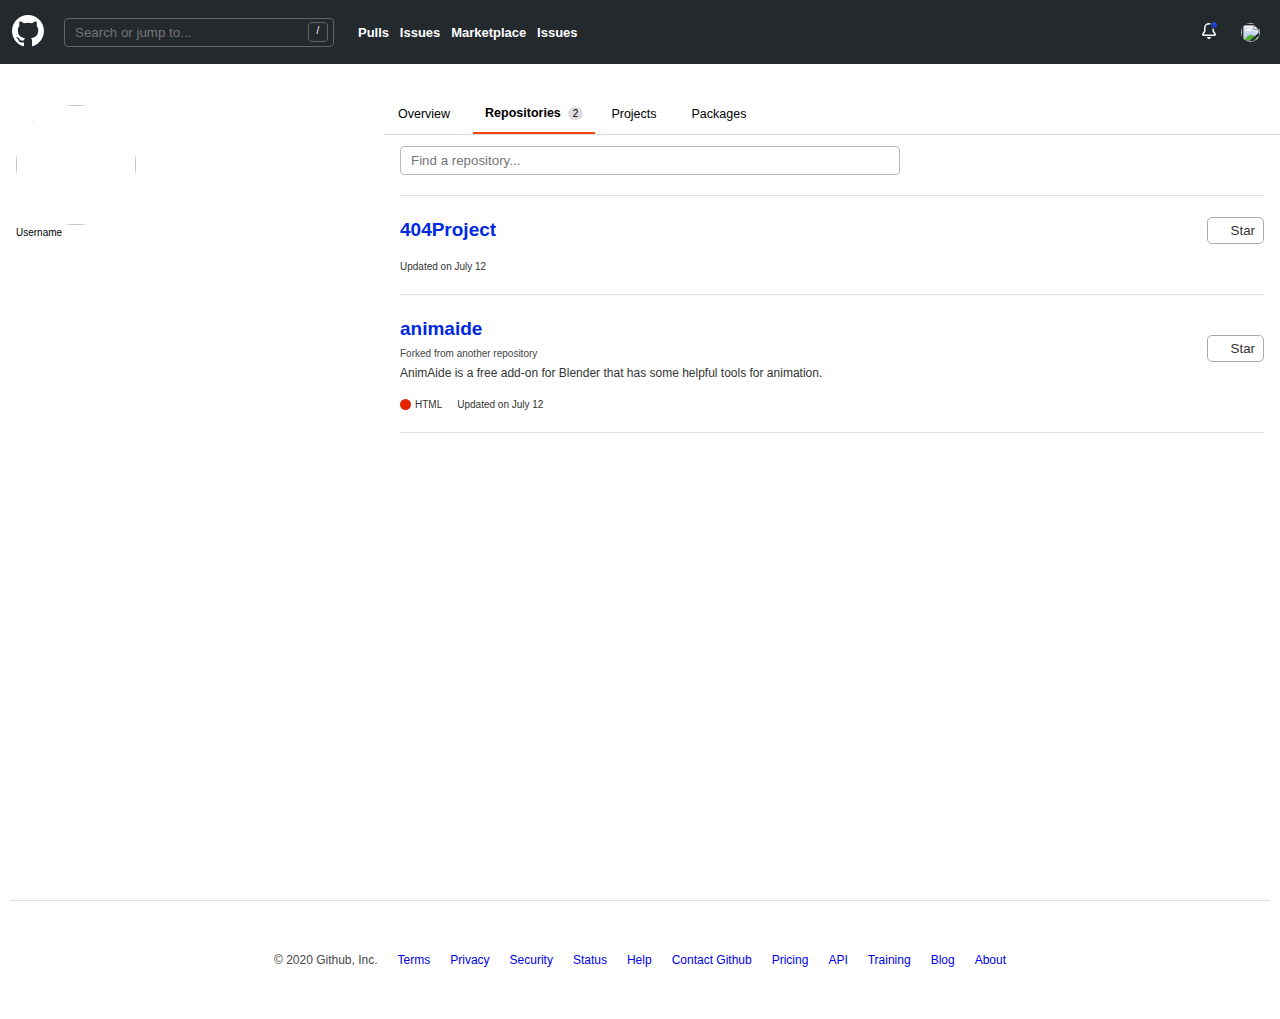
==== index.html @ 4339151f "Minified all files" ====
<!DOCTYPE html>
<html lang="en">
<head>
    <meta charset="UTF-8">
    <meta name="viewport" content="width=device-width, initial-scale=1.0">
    <title>Your Repositories</title>
    <link rel="stylesheet" href="./icofont/icofont.min.css">
    <link rel="stylesheet" href="style.min.css">
    <link rel="stylesheet" href="index.min.css">
    <script src="index.min.js"></script>
</head>
<body>
    <header class="rows">
        <div class="left-elements show-on-mobile">
            <button class="icofont-navigation-menu strip-btn" style="color: white;"></button>
        </div>

        <div class="rows middle-elements">
            <a href="#" class="github-icon">
                <svg class="octicon octicon-mark-github" height="32" viewBox="0 0 16 16" version="1.1" width="32" aria-hidden="true"><path fill-rule="evenodd" d="M8 0C3.58 0 0 3.58 0 8c0 3.54 2.29 6.53 5.47 7.59.4.07.55-.17.55-.38 0-.19-.01-.82-.01-1.49-2.01.37-2.53-.49-2.69-.94-.09-.23-.48-.94-.82-1.13-.28-.15-.68-.52-.01-.53.63-.01 1.08.58 1.23.82.72 1.21 1.87.87 2.33.66.07-.52.28-.87.51-1.07-1.78-.2-3.64-.89-3.64-3.95 0-.87.31-1.59.82-2.15-.08-.2-.36-1.02.08-2.12 0 0 .67-.21 2.2.82.64-.18 1.32-.27 2-.27.68 0 1.36.09 2 .27 1.53-1.04 2.2-.82 2.2-.82.44 1.1.16 1.92.08 2.12.51.56.82 1.27.82 2.15 0 3.07-1.87 3.75-3.65 3.95.29.25.54.73.54 1.48 0 1.07-.01 1.93-.01 2.2 0 .21.15.46.55.38A8.013 8.013 0 0016 8c0-4.42-3.58-8-8-8z"></path></svg>
            </a>

            <form action="" method="GET" class="rows search-form hide-on-mobile">
                <input type="text" name="search-bar-name" id="search-bar" placeholder="Search or jump to...">
                <label for="search-bar">/</label>
            </form>

            <nav class="navigation-links hide-on-mobile">
                <a href="#">Pulls</a>
                <a href="#">Issues</a>
                <a href="#">Marketplace</a>
                <a href="#">Issues</a>
            </nav>
        </div>

        <div class="rows left-elements">
            <span class="notification-element">
                <span class="unread"></span>
                <svg class="octicon octicon-bell" viewBox="0 0 16 16" version="1.1" width="16" height="16" aria-hidden="true"><path d="M8 16a2 2 0 001.985-1.75c.017-.137-.097-.25-.235-.25h-3.5c-.138 0-.252.113-.235.25A2 2 0 008 16z"></path><path fill-rule="evenodd" d="M8 1.5A3.5 3.5 0 004.5 5v2.947c0 .346-.102.683-.294.97l-1.703 2.556a.018.018 0 00-.003.01l.001.006c0 .002.002.004.004.006a.017.017 0 00.006.004l.007.001h10.964l.007-.001a.016.016 0 00.006-.004.016.016 0 00.004-.006l.001-.007a.017.017 0 00-.003-.01l-1.703-2.554a1.75 1.75 0 01-.294-.97V5A3.5 3.5 0 008 1.5zM3 5a5 5 0 0110 0v2.947c0 .05.015.098.042.139l1.703 2.555A1.518 1.518 0 0113.482 13H2.518a1.518 1.518 0 01-1.263-2.36l1.703-2.554A.25.25 0 003 7.947V5z"></path></svg>
            </span>

            <span class="add-element hide-on-mobile">
                <span class="icofont-plus" style="font-size: 1.2rem;"></span>
                <span class="icofont-caret-down" style="font-size: 1.1rem;"></span>
            </span>

            <span class="rows user-profile hide-on-mobile">
                <img class="user-profile-picture" src="user_picture.jpg" alt="">
                <span class="icofont-caret-down" style="font-size: 1.1rem;"></span>
            </span>
        </div>
    </header>

    <nav class="cols show-on-mobile mobile-navigation-menu closed">
        <form action="" method="GET" class="rows search-form">
            <input type="text" name="search-bar-name" id="search-bar" placeholder="Search">
        </form>
        <div class="lg-100 cols mobile-navigation-links">
            <a href="#">Dashboard</a>
            <a href="#">Pull requests</a>
            <a href="#">Issues</a>
            <a href="#">Marketplace</a>
            <a href="#">Explore</a>
            <a href="#" class="rows">
                <img class="user-profile-picture" src="user_picture.jpg" alt="" width="16" height="16" />
                <span>Username</span>
            </a>
            <a href="#" class="rows">
                <div class="icofont-logout" style="margin-right: 0.5rem; margin-bottom: -2px;"></div>
                <span>Sign out</span>
            </a>
        </div>
    </nav>

    <noscript> Javascript not supported. Please switch to a more recent version of this browser or a different one.</noscript>
    
    <main class="cols">
        <div class="cols user-profile-section">
            <div>
                <img class="user-profile-picture" src="user_picture.jpg" alt="" width="120" height="120">
                <span></span>
            </div>
            
            <span>Username</span>
        </div>
        <div class="repository-section">
            <nav class="nav-tab-wrapper" style="border-bottom: 1px solid #ddd; width: 100%; overflow-x: auto;">
                <div class="rows slider">
                    <span class="rows nav-tab">
                        <span class="tab-name">Overview</span>
                        <span class="tab-notice none">0</span>
                    </span>

                    <span class="rows nav-tab active">
                        <span class="tab-name">Repositories</span>
                        <span id="repo-notice" class="tab-notice">-</span>
                    </span>

                    <span class="rows nav-tab">
                        <span class="tab-name">Projects</span>
                        <span class="tab-notice none">0</span>
                    </span>

                    <span class="rows nav-tab">
                        <span class="tab-name">Packages</span>
                        <span class="tab-notice none">0</span>
                    </span>
                </div>
            </nav>
            <div class="section-content">
                <div class="section-content-controls">
                    <form action="">
                        <input type="text" class="repo-search-bar" placeholder="Find a repository...">
                    </form>
                </div>
                <div id="repository-container">
                    <div class="cols dummy repo-item">
                        <div class="rows">
                            <div class="lg-100 cols">
                                <h3 class="repo-item-name pad lazy-loading"></h3>
                                <span class="repo-item-source pad lazy-loading"></span>
                                <div class="repo-item-description pad lazy-loading"></div>
                            </div>

                            <div class="rows repo-star-btn pad lazy-loading"> </div>
                        </div>
                        <span class="rows repo-item-details">
                            <span class="rows detail-item"><i class="icon circle lazy-loading"></i><span class="pad lazy-loading"></span></span>
                            <span class="rows detail-item"><i class="icon circle lazy-loading"></i><span class="pad lazy-loading"></span></span>
                            <span class="rows detail-item"><i class="icon circle lazy-loading"></i><span class="pad lazy-loading"></span></span>
                            <span class="rows detail-item"><i class="icon circle lazy-loading"></i><span class="pad lazy-loading"></span></span>
                        </span>
                    </div>

                    <div class="cols dummy repo-item">
                        <div class="rows">
                            <div class="lg-100 cols">
                                <h3 class="repo-item-name pad lazy-loading"></h3>
                                <span class="repo-item-source pad lazy-loading"></span>
                                <div class="repo-item-description pad lazy-loading"></div>
                            </div>

                            <div class="rows repo-star-btn pad lazy-loading"> </div>
                        </div>
                        <span class="rows repo-item-details">
                            <span class="rows detail-item"><i class="icon circle lazy-loading"></i><span class="pad lazy-loading"></span></span>
                            <span class="rows detail-item"><i class="icon circle lazy-loading"></i><span class="pad lazy-loading"></span></span>
                            <span class="rows detail-item"><i class="icon circle lazy-loading"></i><span class="pad lazy-loading"></span></span>
                            <span class="rows detail-item"><i class="icon circle lazy-loading"></i><span class="pad lazy-loading"></span></span>
                        </span>
                    </div>

                    <div class="cols dummy repo-item">
                        <div class="rows">
                            <div class="lg-100 cols">
                                <h3 class="repo-item-name pad lazy-loading"></h3>
                                <span class="repo-item-source pad lazy-loading"></span>
                                <div class="repo-item-description pad lazy-loading"></div>
                            </div>

                            <div class="rows repo-star-btn pad lazy-loading"> </div>
                        </div>
                        <span class="rows repo-item-details">
                            <span class="rows detail-item"><i class="icon circle lazy-loading"></i><span class="pad lazy-loading"></span></span>
                            <span class="rows detail-item"><i class="icon circle lazy-loading"></i><span class="pad lazy-loading"></span></span>
                            <span class="rows detail-item"><i class="icon circle lazy-loading"></i><span class="pad lazy-loading"></span></span>
                            <span class="rows detail-item"><i class="icon circle lazy-loading"></i><span class="pad lazy-loading"></span></span>
                        </span>
                    </div>
                </div>
            </div>
        </div>
    </main>

    <footer class="rows">
        <span>&copy; 2020 Github, Inc.</span>
        <a href="#">Terms</a>
        <a href="#">Privacy</a>
        <a href="#">Security</a>
        <a href="#">Status</a>
        <a href="#">Help</a>
        <a href="#">Contact Github</a>
        <a href="#">Pricing</a>
        <a href="#">API</a>
        <a href="#">Training</a>
        <a href="#">Blog</a>
        <a href="#">About</a>
    </footer>

    <script>
        let menuButton = document.querySelector("header .left-elements button.icofont-navigation-menu");
        let menu = document.querySelector("header + nav.mobile-navigation-menu");
        menuButton.addEventListener("click", function (ev) {
            if(menu.classList.contains("closed") === true){
                menu.classList.remove("closed");
            }else{
                menu.classList.add("closed");
            }
        });
    </script>
</body>
</html>
---- style.min.css ----
*{font-family:-apple-system,BlinkMacSystemFont,'Segoe UI',Roboto,Oxygen,Ubuntu,Cantarell,'Open Sans','Helvetica Neue',sans-serif;box-sizing:border-box}html{--page-bg-color:#fff;--header-bg-color:#24292e;--footer-bg-color:#eee;--lazy-light-color:#dfdfdf;--lazy-dark-color:#d9d9d9;font-size:62.5%}body{padding:0;margin:0}noscript{display:block;width:100%;text-align:center;font-size:1.25rem;padding:1rem;background-color:#fabc49}a:link{text-decoration:none}header{width:100%}a:link:hover,button:hover{cursor:pointer}input[type=submit],select{-webkit-appearance:none;appearance:none}.link-btn{text-decoration:none;padding:1rem}.strip-btn{border:none;background-color:transparent;color:#000;padding:1rem}.none{display:none!important}.grid{display:-moz-grid;display:-ms-grid;display:grid}.rows{display:-webkit-box;display:-ms-flexbox;display:-moz-box;display:-webkit-flex;display:flex;-webkit-box-orient:horizontal;-webkit-box-direction:normal;-webkit-flex-direction:row;-ms-flex-direction:row;flex-direction:row}.rows-reverse{display:-webkit-box;display:-ms-flexbox;display:-moz-box;display:-webkit-flex;display:flex;-webkit-box-direction:reverse;-ms-flex-direction:row-reverse;flex-direction:row-reverse}.cols{display:-webkit-box;display:-ms-flexbox;display:-moz-box;display:-webkit-flex;display:flex;-webkit-box-orient:vertical;-webkit-box-direction:normal;-webkit-flex-direction:column;-ms-flex-direction:column;flex-direction:column}.lg-5{width:5%}.lg-10{width:10%}.lg-15{width:15%}.lg-20{width:20%}.lg-25{width:25%}.lg-30{width:30%}.lg-35{width:35%}.lg-40{width:40%}.lg-50{width:50%}.lg-60{width:60%}.lg-65{width:60%}.lg-70{width:60%}.lg-75{width:60%}.lg-80{width:80%}.lg-90{width:90%}.lg-100{width:100%}.lazy-loading{background-color:transparent;animation:lazy-loading 1.2s ease-in-out 0s infinite normal forwards}.strip-link{text-decoration:none}@-webkit-keyframes lazy-loading{0%,100%,60%,70%,80%,90%{background-image:-webkit-linear-gradient(var(--lazy-dark-color),var(--lazy-dark-color));background-image:linear-gradient(var(--lazy-dark-color),var(--lazy-dark-color))}15%{background-image:-webkit-linear-gradient(135deg,var(--lazy-dark-color) 10%,var(--lazy-light-color) 25%,var(--lazy-dark-color) 40%);background-image:linear-gradient(135deg,var(--lazy-dark-color) 10%,var(--lazy-light-color) 25%,var(--lazy-dark-color) 40%)}30%{background-image:-webkit-linear-gradient(135deg,var(--lazy-dark-color) 35%,var(--lazy-light-color) 50%,var(--lazy-dark-color) 65%);background-image:linear-gradient(135deg,var(--lazy-dark-color) 35%,var(--lazy-light-color) 50%,var(--lazy-dark-color) 65%)}55%{background-image:-webkit-linear-gradient(135deg,var(--lazy-dark-color) 60%,var(--lazy-light-color) 75%,var(--lazy-dark-color) 90%);background-image:linear-gradient(135deg,var(--lazy-dark-color) 60%,var(--lazy-light-color) 75%,var(--lazy-dark-color) 90%)}}@-moz-keyframes lazy-loading{0%,100%,60%,70%,80%,90%{background-image:-webkit-linear-gradient(var(--lazy-dark-color),var(--lazy-dark-color));background-image:linear-gradient(var(--lazy-dark-color),var(--lazy-dark-color))}15%{background-image:-webkit-linear-gradient(135deg,var(--lazy-dark-color) 10%,var(--lazy-light-color) 25%,var(--lazy-dark-color) 40%);background-image:linear-gradient(135deg,var(--lazy-dark-color) 10%,var(--lazy-light-color) 25%,var(--lazy-dark-color) 40%)}30%{background-image:-webkit-linear-gradient(135deg,var(--lazy-dark-color) 35%,var(--lazy-light-color) 50%,var(--lazy-dark-color) 65%);background-image:linear-gradient(135deg,var(--lazy-dark-color) 35%,var(--lazy-light-color) 50%,var(--lazy-dark-color) 65%)}55%{background-image:-webkit-linear-gradient(135deg,var(--lazy-dark-color) 60%,var(--lazy-light-color) 75%,var(--lazy-dark-color) 90%);background-image:linear-gradient(135deg,var(--lazy-dark-color) 60%,var(--lazy-light-color) 75%,var(--lazy-dark-color) 90%)}}@keyframes lazy-loading{0%,100%,60%,70%,80%,90%{background-image:-webkit-linear-gradient(var(--lazy-dark-color),var(--lazy-dark-color));background-image:linear-gradient(var(--lazy-dark-color),var(--lazy-dark-color))}15%{background-image:-webkit-linear-gradient(135deg,var(--lazy-dark-color) 10%,var(--lazy-light-color) 25%,var(--lazy-dark-color) 40%);background-image:linear-gradient(135deg,var(--lazy-dark-color) 10%,var(--lazy-light-color) 25%,var(--lazy-dark-color) 40%)}30%{background-image:-webkit-linear-gradient(135deg,var(--lazy-dark-color) 35%,var(--lazy-light-color) 50%,var(--lazy-dark-color) 65%);background-image:linear-gradient(135deg,var(--lazy-dark-color) 35%,var(--lazy-light-color) 50%,var(--lazy-dark-color) 65%)}55%{background-image:-webkit-linear-gradient(135deg,var(--lazy-dark-color) 60%,var(--lazy-light-color) 75%,var(--lazy-dark-color) 90%);background-image:linear-gradient(135deg,var(--lazy-dark-color) 60%,var(--lazy-light-color) 75%,var(--lazy-dark-color) 90%)}}
---- index.min.css ----
body{--separation-line-color:#dfdfdf;background-color:var(--page-bg-color)}img.user-profile-picture{border-radius:50%}form.search-form{border:1px solid #646464;background-color:transparent;border-radius:4px;width:auto;overflow:hidden}form.search-form *{background-color:transparent;border:none;color:#fff;outline:0}form.search-form label{border:1px solid #646464;padding:.2rem;min-width:2rem;min-height:2rem;text-align:center;font-size:1rem;border-radius:4px;margin:auto .5rem}form.search-form input{padding:.6rem 1rem;width:100%;transition:all .3s ease}form.search-form input:focus+label{display:none}header,header .rows,header+nav.mobile-navigation-menu .rows{align-items:center}header,header+nav.mobile-navigation-menu{background-color:var(--header-bg-color)}header{color:#fff;justify-content:space-between;padding:1.2rem;height:6.4rem}header [class^=icofont-]{font-size:2rem}header .left-elements>*{margin:auto .6rem}header .octicon{fill:#fff}header .notification-element{position:relative}header .notification-element .unread{position:absolute;background-image:linear-gradient(10deg,#0e2ebe,#2d50ec);width:.6rem;height:.6rem;border-radius:50%;z-index:+990;left:60%;top:-4%;box-shadow:inset 0 0 1px rgba(134,134,134,.2)}header .notification-element .unread::before{content:"";position:absolute;border:1px solid var(--header-bg-color);width:.6rem;height:.6rem;border-radius:50%;left:-.1rem;top:-.1rem}header nav.navigation-links a{color:#fff;font-weight:600;font-size:1.3rem;margin:0 .4rem}header .left-elements .user-profile img{display:block;width:1.9rem;height:1.9rem;border-radius:50%;margin-right:.2rem}header+nav.mobile-navigation-menu{padding:0 1rem 2rem 1rem}header+nav.mobile-navigation-menu.closed{display:none!important}header+nav.mobile-navigation-menu .mobile-navigation-links{margin-top:1.5rem}nav.mobile-navigation-menu .mobile-navigation-links>*{border-top:1px solid #474747;color:#fff;font-weight:600;font-size:1.3rem;padding:.8rem 0}nav.mobile-navigation-menu .mobile-navigation-links img{border-radius:50%;margin-right:.5rem}main{height:auto;max-height:unset;min-height:calc(100vh - 6.4rem)}main>*{width:100%;margin-bottom:.3rem}.repository-section .section-content,main .user-profile-section{padding:1.1rem 1.6rem}main .user-profile-section{height:50vh}.repository-section nav.nav-tab-wrapper{background-color:var(--page-bg-color);z-index:+999}.repository-section .nav-tab{font-size:1.25rem;padding:1.2rem;margin:0 .2rem;align-items:center}.repository-section .nav-tab:hover{cursor:pointer}.repository-section .nav-tab.active{border-bottom:2px solid #ff4500}.repository-section .nav-tab .tab-name{margin-right:.7rem}.repository-section .nav-tab.active .tab-name{font-weight:600}.repository-section .nav-tab .tab-notice{display:inline-block;font-size:1rem;background-color:#ddd;border-radius:10px;padding:.1rem .5rem;text-align:center}.repository-section .section-content-controls input.repo-search-bar{border:1px solid #bbb;background-color:transparent;border-radius:4px;padding:.6rem 1rem;width:100%;max-width:460px}.repository-section #repository-container{margin-top:2rem}.repository-section #repository-container .no-repo-text{text-align:center;height:200px;width:100%;align-items:center;justify-content:center;margin:0;font-size:2.2rem;font-weight:600;border-top:1px solid var(--separation-line-color);border-bottom:1px solid var(--separation-line-color)}#repository-container .repo-item{color:#333;font-size:1rem;border-top:1px solid var(--separation-line-color);padding:2rem 0}#repository-container .repo-item:last-child{border-bottom:1px solid var(--separation-line-color)}#repository-container .repo-item .icon{display:block;margin-right:.4rem;margin-top:.2rem;color:#555;width:1.1rem;height:1.1rem}#repository-container .repo-item>:first-child{justify-content:space-between;align-items:center}#repository-container .repo-item .repo-item-name{font-size:1.9rem;font-weight:600;margin:.3rem 0;color:#0029e2}#repository-container .repo-item .repo-item-source{margin:.5rem 0;max-width:65%;color:#444}#repository-container .repo-item .repo-item-description{font-size:1.2rem;line-height:1.5;max-width:65%}#repository-container .repo-item .repo-star-btn{padding:.5rem .8rem;background-color:transparent;border:1px solid #aaa;border-radius:5px;color:#333}#repository-container .repo-item .repo-item-details{line-height:1.5;width:100%;margin-top:1.5rem;align-items:center;text-align:center;vertical-align:middle}#repository-container .repo-item .repo-item-details>*{margin-right:1.5rem}#repository-container .repo-item .repo-item-details [class*=icofont-]{display:inline-block;font-size:1.15rem}#repository-container .repo-item .repo-item-details .circle{background-color:#555;border-radius:50%}#repository-container .dummy.repo-item .pad{padding:.5rem!important;min-width:2rem;border-radius:5px;opacity:.8}#repository-container .dummy.repo-item .repo-item-name{max-width:65%;padding:.7rem!important}#repository-container .dummy.repo-item .repo-item-source{max-width:50%;opacity:.7}#repository-container .dummy.repo-item .repo-item-description{padding:3rem!important;margin-top:.7rem;max-width:70%}#repository-container .dummy.repo-item .repo-star-btn{width:5rem;height:3rem}#repository-container .dummy.repo-item .repo-item-details{margin-top:3rem;width:90%}#repository-container .dummy.repo-item .repo-item-details>*{width:20%}#repository-container .dummy.repo-item .repo-item-details span.pad{display:block;width:80%!important;padding:.5rem!important}footer{position:relative;border-top:1px solid var(--separation-line-color);padding:5rem 0;justify-content:center;align-items:center;flex-wrap:wrap;margin:0 auto;width:calc(100% - 2rem);color:#474747}footer>*{font-size:1.2rem;margin:.2rem 1rem}@media only screen and (max-width:799px){.hide-on-mobile{display:none!important}.repository-section nav.nav-tab-wrapper{position:sticky;top:0}}@media only screen and (min-width:800px){.show-on-mobile{display:none!important}form.search-form{margin:0 2rem;min-width:27rem}form.search-form input:focus{background-color:#fff;min-width:30rem;width:30vw}main{flex-direction:row!important}main>*{margin-top:3rem}main .user-profile-section{width:30%}main .repository-section{width:70%}.repository-section .section-content-controls input.repo-search-bar{max-width:500px}}
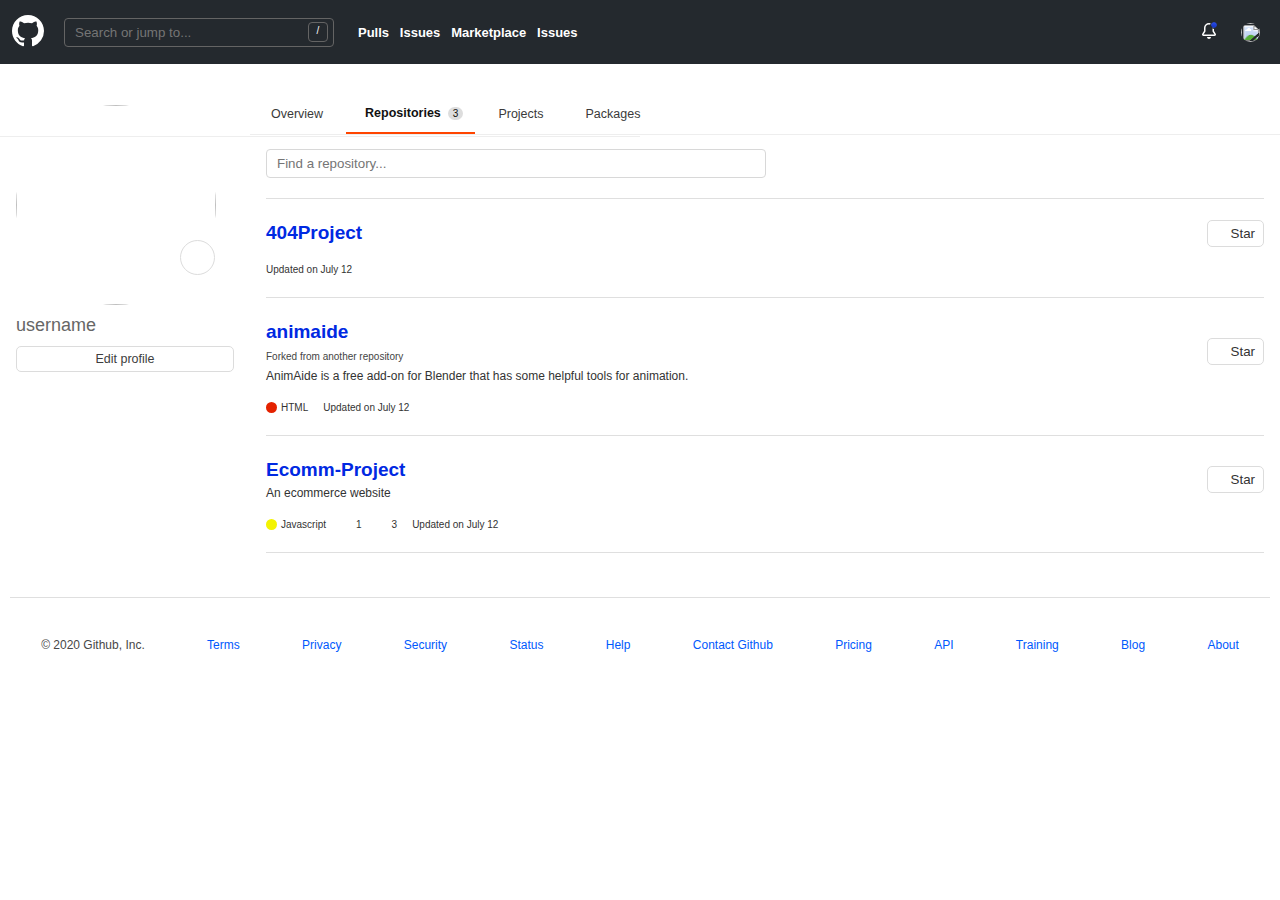
==== commit cf4110b6: "Made some adjustment to match the original page" ====
--- a/index.html
+++ b/index.html
@@ -62,11 +62,11 @@
             <a href="#">Marketplace</a>
             <a href="#">Explore</a>
             <a href="#" class="rows">
-                <img class="user-profile-picture" src="user_picture.jpg" alt="" width="16" height="16" />
+                <img class="user-profile-picture" src="user_picture.jpg" alt="" width="17" height="17" />
                 <span>Username</span>
             </a>
             <a href="#" class="rows">
-                <div class="icofont-logout" style="margin-right: 0.5rem; margin-bottom: -2px;"></div>
+                <div class="icofont-logout" style="margin-right: 0.7rem; margin-bottom: -2px;"></div>
                 <span>Sign out</span>
             </a>
         </div>
@@ -76,32 +76,41 @@
     
     <main class="cols">
         <div class="cols user-profile-section">
-            <div>
+            <!-- Horizontal for PC viewers -->
+            <div class="hide-on-mobile" style="position: absolute; border-bottom: 1px solid #eee; width: 50%; margin-top: 3.1rem; left: 0; z-index: -1;"></div>
+            
+            <div class="rows img-wrapper">
                 <img class="user-profile-picture" src="user_picture.jpg" alt="" width="120" height="120">
-                <span></span>
+                <span class="username">Username</span>
             </div>
-            
-            <span>Username</span>
-        </div>
+
+            <button class="strip-btn user-status" style="text-align: left;"><i class="icofont-slightly-smile"></i> <span class="show-on-mobile" style="font-size: 1.1rem;">Set status</span> </button>
+            <button class="strip-btn" style="font-weight: 500;">Edit profile</button>
+        </div>
+
         <div class="repository-section">
-            <nav class="nav-tab-wrapper" style="border-bottom: 1px solid #ddd; width: 100%; overflow-x: auto;">
+            <nav class="nav-tab-wrapper" style="border-bottom: 1px solid #eee; width: 100%; overflow-x: auto;">
                 <div class="rows slider">
                     <span class="rows nav-tab">
+                        <span class="icon icofont-book hide-on-mobile"></span>
                         <span class="tab-name">Overview</span>
                         <span class="tab-notice none">0</span>
                     </span>
 
                     <span class="rows nav-tab active">
+                        <span class="icon icofont-book-alt hide-on-mobile"></span>
                         <span class="tab-name">Repositories</span>
                         <span id="repo-notice" class="tab-notice">-</span>
                     </span>
 
                     <span class="rows nav-tab">
+                        <span class="icon icofont-tasks-alt hide-on-mobile"></span>
                         <span class="tab-name">Projects</span>
                         <span class="tab-notice none">0</span>
                     </span>
 
                     <span class="rows nav-tab">
+                        <span class="icon icofont-cube hide-on-mobile"></span>
                         <span class="tab-name">Packages</span>
                         <span class="tab-notice none">0</span>
                     </span>
--- a/index.min.css
+++ b/index.min.css
@@ -1 +1 @@
-body{--separation-line-color:#dfdfdf;background-color:var(--page-bg-color)}img.user-profile-picture{border-radius:50%}form.search-form{border:1px solid #646464;background-color:transparent;border-radius:4px;width:auto;overflow:hidden}form.search-form *{background-color:transparent;border:none;color:#fff;outline:0}form.search-form label{border:1px solid #646464;padding:.2rem;min-width:2rem;min-height:2rem;text-align:center;font-size:1rem;border-radius:4px;margin:auto .5rem}form.search-form input{padding:.6rem 1rem;width:100%;transition:all .3s ease}form.search-form input:focus+label{display:none}header,header .rows,header+nav.mobile-navigation-menu .rows{align-items:center}header,header+nav.mobile-navigation-menu{background-color:var(--header-bg-color)}header{color:#fff;justify-content:space-between;padding:1.2rem;height:6.4rem}header [class^=icofont-]{font-size:2rem}header .left-elements>*{margin:auto .6rem}header .octicon{fill:#fff}header .notification-element{position:relative}header .notification-element .unread{position:absolute;background-image:linear-gradient(10deg,#0e2ebe,#2d50ec);width:.6rem;height:.6rem;border-radius:50%;z-index:+990;left:60%;top:-4%;box-shadow:inset 0 0 1px rgba(134,134,134,.2)}header .notification-element .unread::before{content:"";position:absolute;border:1px solid var(--header-bg-color);width:.6rem;height:.6rem;border-radius:50%;left:-.1rem;top:-.1rem}header nav.navigation-links a{color:#fff;font-weight:600;font-size:1.3rem;margin:0 .4rem}header .left-elements .user-profile img{display:block;width:1.9rem;height:1.9rem;border-radius:50%;margin-right:.2rem}header+nav.mobile-navigation-menu{padding:0 1rem 2rem 1rem}header+nav.mobile-navigation-menu.closed{display:none!important}header+nav.mobile-navigation-menu .mobile-navigation-links{margin-top:1.5rem}nav.mobile-navigation-menu .mobile-navigation-links>*{border-top:1px solid #474747;color:#fff;font-weight:600;font-size:1.3rem;padding:.8rem 0}nav.mobile-navigation-menu .mobile-navigation-links img{border-radius:50%;margin-right:.5rem}main{height:auto;max-height:unset;min-height:calc(100vh - 6.4rem)}main>*{width:100%;margin-bottom:.3rem}.repository-section .section-content,main .user-profile-section{padding:1.1rem 1.6rem}main .user-profile-section{height:50vh}.repository-section nav.nav-tab-wrapper{background-color:var(--page-bg-color);z-index:+999}.repository-section .nav-tab{font-size:1.25rem;padding:1.2rem;margin:0 .2rem;align-items:center}.repository-section .nav-tab:hover{cursor:pointer}.repository-section .nav-tab.active{border-bottom:2px solid #ff4500}.repository-section .nav-tab .tab-name{margin-right:.7rem}.repository-section .nav-tab.active .tab-name{font-weight:600}.repository-section .nav-tab .tab-notice{display:inline-block;font-size:1rem;background-color:#ddd;border-radius:10px;padding:.1rem .5rem;text-align:center}.repository-section .section-content-controls input.repo-search-bar{border:1px solid #bbb;background-color:transparent;border-radius:4px;padding:.6rem 1rem;width:100%;max-width:460px}.repository-section #repository-container{margin-top:2rem}.repository-section #repository-container .no-repo-text{text-align:center;height:200px;width:100%;align-items:center;justify-content:center;margin:0;font-size:2.2rem;font-weight:600;border-top:1px solid var(--separation-line-color);border-bottom:1px solid var(--separation-line-color)}#repository-container .repo-item{color:#333;font-size:1rem;border-top:1px solid var(--separation-line-color);padding:2rem 0}#repository-container .repo-item:last-child{border-bottom:1px solid var(--separation-line-color)}#repository-container .repo-item .icon{display:block;margin-right:.4rem;margin-top:.2rem;color:#555;width:1.1rem;height:1.1rem}#repository-container .repo-item>:first-child{justify-content:space-between;align-items:center}#repository-container .repo-item .repo-item-name{font-size:1.9rem;font-weight:600;margin:.3rem 0;color:#0029e2}#repository-container .repo-item .repo-item-source{margin:.5rem 0;max-width:65%;color:#444}#repository-container .repo-item .repo-item-description{font-size:1.2rem;line-height:1.5;max-width:65%}#repository-container .repo-item .repo-star-btn{padding:.5rem .8rem;background-color:transparent;border:1px solid #aaa;border-radius:5px;color:#333}#repository-container .repo-item .repo-item-details{line-height:1.5;width:100%;margin-top:1.5rem;align-items:center;text-align:center;vertical-align:middle}#repository-container .repo-item .repo-item-details>*{margin-right:1.5rem}#repository-container .repo-item .repo-item-details [class*=icofont-]{display:inline-block;font-size:1.15rem}#repository-container .repo-item .repo-item-details .circle{background-color:#555;border-radius:50%}#repository-container .dummy.repo-item .pad{padding:.5rem!important;min-width:2rem;border-radius:5px;opacity:.8}#repository-container .dummy.repo-item .repo-item-name{max-width:65%;padding:.7rem!important}#repository-container .dummy.repo-item .repo-item-source{max-width:50%;opacity:.7}#repository-container .dummy.repo-item .repo-item-description{padding:3rem!important;margin-top:.7rem;max-width:70%}#repository-container .dummy.repo-item .repo-star-btn{width:5rem;height:3rem}#repository-container .dummy.repo-item .repo-item-details{margin-top:3rem;width:90%}#repository-container .dummy.repo-item .repo-item-details>*{width:20%}#repository-container .dummy.repo-item .repo-item-details span.pad{display:block;width:80%!important;padding:.5rem!important}footer{position:relative;border-top:1px solid var(--separation-line-color);padding:5rem 0;justify-content:center;align-items:center;flex-wrap:wrap;margin:0 auto;width:calc(100% - 2rem);color:#474747}footer>*{font-size:1.2rem;margin:.2rem 1rem}@media only screen and (max-width:799px){.hide-on-mobile{display:none!important}.repository-section nav.nav-tab-wrapper{position:sticky;top:0}}@media only screen and (min-width:800px){.show-on-mobile{display:none!important}form.search-form{margin:0 2rem;min-width:27rem}form.search-form input:focus{background-color:#fff;min-width:30rem;width:30vw}main{flex-direction:row!important}main>*{margin-top:3rem}main .user-profile-section{width:30%}main .repository-section{width:70%}.repository-section .section-content-controls input.repo-search-bar{max-width:500px}}+body{--separation-line-color:#dfdfdf;background-color:var(--page-bg-color)}img.user-profile-picture{border-radius:50%}form.search-form{border:1px solid #646464;background-color:transparent;border-radius:4px;width:auto;overflow:hidden}form.search-form *{background-color:transparent;border:none;color:#fff;outline:0}form.search-form label{border:1px solid #646464;padding:.2rem;min-width:2rem;min-height:2rem;text-align:center;font-size:1rem;border-radius:4px;margin:auto .5rem}form.search-form input{padding:.6rem 1rem;width:100%;transition:all .3s ease}form.search-form input:focus+label{display:none}header,header .rows,header+nav.mobile-navigation-menu .rows{align-items:center}header,header+nav.mobile-navigation-menu{background-color:var(--header-bg-color)}header{color:#fff;justify-content:space-between;padding:1.2rem;height:6.4rem}header [class^=icofont-]{font-size:2rem}header .left-elements>*{margin:auto .6rem}header .octicon{fill:#fff}header .notification-element{position:relative}header .notification-element .unread{position:absolute;background-image:linear-gradient(10deg,#0e2ebe,#2d50ec);width:.6rem;height:.6rem;border-radius:50%;z-index:+990;left:60%;top:-4%;box-shadow:inset 0 0 1px rgba(134,134,134,.2)}header .notification-element .unread::before{content:"";position:absolute;border:1px solid var(--header-bg-color);width:.6rem;height:.6rem;border-radius:50%;left:-.1rem;top:-.1rem}header nav.navigation-links a{color:#fff;font-weight:600;font-size:1.3rem;margin:0 .4rem}header .left-elements .user-profile img{display:block;width:1.9rem;height:1.9rem;border-radius:50%;margin-right:.2rem}header+nav.mobile-navigation-menu{padding:0 1rem 2rem 1rem}header+nav.mobile-navigation-menu.closed{display:none!important}header+nav.mobile-navigation-menu .mobile-navigation-links{margin-top:1.5rem}nav.mobile-navigation-menu .mobile-navigation-links>*{border-top:1px solid #474747;color:#fff;font-weight:600;font-size:1.3rem;padding:1rem 0}nav.mobile-navigation-menu .mobile-navigation-links img{border-radius:50%;margin-right:.7rem}main{height:auto;max-height:unset}main>*{width:100%;margin-bottom:.3rem}.repository-section .section-content,main .user-profile-section{padding:1.1rem 1.6rem}main .user-profile-section{height:auto;margin-bottom:1.5rem}main .user-profile-section .img-wrapper{align-items:center}main .user-profile-section img{width:60px;height:60px;margin-right:2rem;margin-bottom:1rem}main .user-profile-section .username{font-size:1.8rem;font-weight:400;color:#666;text-transform:lowercase}main .user-profile-section button{font-size:1.25rem;color:#3d3d3d;border:1px solid #dcdcdc;padding:.5rem;border-radius:5px;margin-top:1rem}.repository-section nav.nav-tab-wrapper{background-color:var(--page-bg-color);z-index:+999}.repository-section .nav-tab{font-size:1.25rem;padding:1.2rem;margin:0 .2rem;align-items:center;color:#3a3a3a}.repository-section .nav-tab:hover{cursor:pointer}.repository-section .nav-tab.active{color:#111;border-bottom:2px solid #ff4500}.repository-section .nav-tab .icon,.repository-section .nav-tab .tab-name{margin-right:.7rem}.repository-section .nav-tab.active .tab-name{font-weight:600}.repository-section .nav-tab .tab-notice{display:inline-block;font-size:1rem;background-color:#ddd;border-radius:10px;padding:.1rem .5rem;text-align:center}.repository-section .section-content-controls input.repo-search-bar{border:1px solid #d8d8d8;background-color:transparent;border-radius:4px;padding:.6rem 1rem;width:100%;max-width:460px;margin-top:.3rem}.repository-section #repository-container{margin-top:2rem}.repository-section #repository-container .no-repo-text{text-align:center;height:200px;width:100%;align-items:center;justify-content:center;margin:0;font-size:2.2rem;font-weight:600;border-top:1px solid var(--separation-line-color);border-bottom:1px solid var(--separation-line-color)}#repository-container .repo-item{color:#333;font-size:1rem;border-top:1px solid var(--separation-line-color);padding:2rem 0}#repository-container .repo-item:last-child{border-bottom:1px solid var(--separation-line-color)}#repository-container .repo-item .icon{display:block;margin-right:.4rem;margin-top:.2rem;color:#555;width:1.1rem;height:1.1rem}#repository-container .repo-item>:first-child{justify-content:space-between;align-items:center}#repository-container .repo-item .repo-item-name{font-size:1.9rem;font-weight:600;margin:.3rem 0;color:#0029e2}#repository-container .repo-item .repo-item-source{margin:.5rem 0;max-width:65%;color:#444}#repository-container .repo-item .repo-item-description{font-size:1.2rem;line-height:1.5;max-width:65%}#repository-container .repo-item .repo-star-btn{padding:.5rem .8rem;background-color:transparent;border:1px solid #dcdcdc;border-radius:5px;color:#333}#repository-container .repo-item .repo-item-details{line-height:1.5;width:100%;margin-top:1.5rem;align-items:center;text-align:center;vertical-align:middle}#repository-container .repo-item .repo-item-details>*{margin-right:1.5rem}#repository-container .repo-item .repo-item-details [class*=icofont-]{display:inline-block;font-size:1.15rem}#repository-container .repo-item .repo-item-details .circle{background-color:#555;border-radius:50%}#repository-container .dummy.repo-item .pad{padding:.5rem!important;min-width:2rem;border-radius:5px;opacity:.8}#repository-container .dummy.repo-item .repo-item-name{max-width:65%;padding:.7rem!important}#repository-container .dummy.repo-item .repo-item-source{max-width:50%;opacity:.7}#repository-container .dummy.repo-item .repo-item-description{padding:3rem!important;margin-top:.7rem;max-width:70%}#repository-container .dummy.repo-item .repo-star-btn{width:5rem;height:3rem}#repository-container .dummy.repo-item .repo-item-details{margin-top:3rem;width:90%}#repository-container .dummy.repo-item .repo-item-details>*{width:20%}#repository-container .dummy.repo-item .repo-item-details span.pad{display:block;width:80%!important;padding:.5rem!important}footer{position:relative;border-top:1px solid var(--separation-line-color);padding:4rem 0;justify-content:space-around;align-items:center;flex-wrap:wrap;margin:3rem auto 0;width:calc(100% - 2rem);color:#474747}footer>*{font-size:1.2rem}footer>a:link{color:#0059fd}@media only screen and (max-width:799px){.hide-on-mobile{display:none!important}.repository-section nav.nav-tab-wrapper{position:sticky;top:0}}@media only screen and (min-width:800px){.show-on-mobile{display:none!important}form.search-form{margin:0 2rem;min-width:27rem}form.search-form input:focus{background-color:#fff;min-width:30rem;width:30vw}main{flex-direction:row!important}main>*{margin-top:3rem}main .user-profile-section{width:auto;min-width:250px}main .user-profile-section .img-wrapper{position:relative;align-items:flex-start;flex-direction:column!important}main .user-profile-section img{width:200px;height:200px;margin-right:0}main .user-profile-section button.user-status{display:flex;justify-content:center;align-items:center;text-align:center;position:absolute;background-color:#fff;border-radius:50%;z-index:+40;width:35px;height:35px;left:180px;top:230px}main .repository-section{width:100%}.repository-section .section-content-controls input.repo-search-bar{max-width:500px}}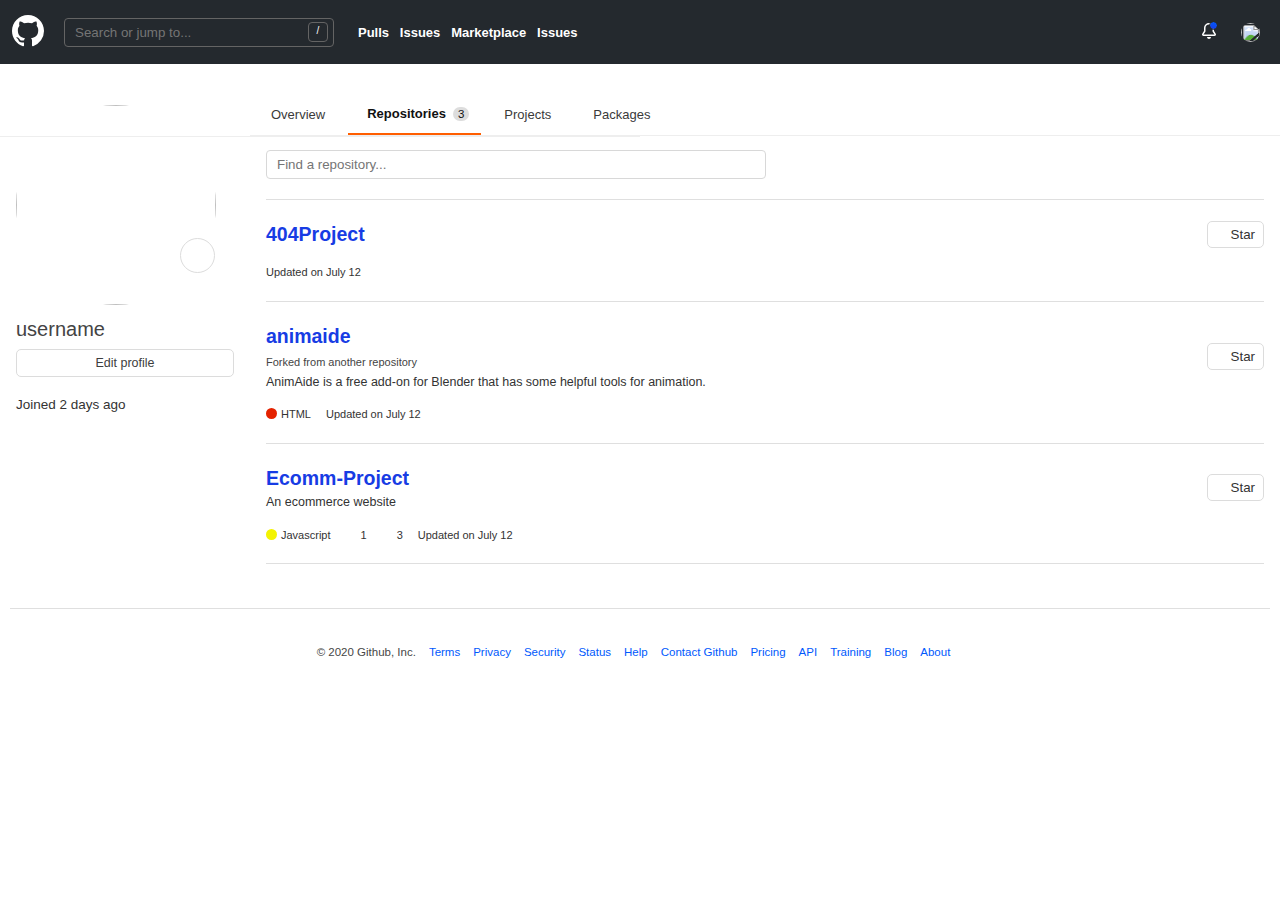
==== commit d8a8105a: "Made some adjustment to match the original page" ====
--- a/index.html
+++ b/index.html
@@ -86,6 +86,8 @@
 
             <button class="strip-btn user-status" style="text-align: left;"><i class="icofont-slightly-smile"></i> <span class="show-on-mobile" style="font-size: 1.1rem;">Set status</span> </button>
             <button class="strip-btn" style="font-weight: 500;">Edit profile</button>
+
+            <div class="user-details" style="margin: 2rem 0 0; font-size: 1.35rem;"><i class="icofont-clock-time"></i> <span>Joined 2 days ago</span></div>
         </div>
 
         <div class="repository-section">
@@ -158,24 +160,6 @@
                             <span class="rows detail-item"><i class="icon circle lazy-loading"></i><span class="pad lazy-loading"></span></span>
                         </span>
                     </div>
-
-                    <div class="cols dummy repo-item">
-                        <div class="rows">
-                            <div class="lg-100 cols">
-                                <h3 class="repo-item-name pad lazy-loading"></h3>
-                                <span class="repo-item-source pad lazy-loading"></span>
-                                <div class="repo-item-description pad lazy-loading"></div>
-                            </div>
-
-                            <div class="rows repo-star-btn pad lazy-loading"> </div>
-                        </div>
-                        <span class="rows repo-item-details">
-                            <span class="rows detail-item"><i class="icon circle lazy-loading"></i><span class="pad lazy-loading"></span></span>
-                            <span class="rows detail-item"><i class="icon circle lazy-loading"></i><span class="pad lazy-loading"></span></span>
-                            <span class="rows detail-item"><i class="icon circle lazy-loading"></i><span class="pad lazy-loading"></span></span>
-                            <span class="rows detail-item"><i class="icon circle lazy-loading"></i><span class="pad lazy-loading"></span></span>
-                        </span>
-                    </div>
                 </div>
             </div>
         </div>
--- a/index.min.css
+++ b/index.min.css
@@ -1 +1 @@
-body{--separation-line-color:#dfdfdf;background-color:var(--page-bg-color)}img.user-profile-picture{border-radius:50%}form.search-form{border:1px solid #646464;background-color:transparent;border-radius:4px;width:auto;overflow:hidden}form.search-form *{background-color:transparent;border:none;color:#fff;outline:0}form.search-form label{border:1px solid #646464;padding:.2rem;min-width:2rem;min-height:2rem;text-align:center;font-size:1rem;border-radius:4px;margin:auto .5rem}form.search-form input{padding:.6rem 1rem;width:100%;transition:all .3s ease}form.search-form input:focus+label{display:none}header,header .rows,header+nav.mobile-navigation-menu .rows{align-items:center}header,header+nav.mobile-navigation-menu{background-color:var(--header-bg-color)}header{color:#fff;justify-content:space-between;padding:1.2rem;height:6.4rem}header [class^=icofont-]{font-size:2rem}header .left-elements>*{margin:auto .6rem}header .octicon{fill:#fff}header .notification-element{position:relative}header .notification-element .unread{position:absolute;background-image:linear-gradient(10deg,#0e2ebe,#2d50ec);width:.6rem;height:.6rem;border-radius:50%;z-index:+990;left:60%;top:-4%;box-shadow:inset 0 0 1px rgba(134,134,134,.2)}header .notification-element .unread::before{content:"";position:absolute;border:1px solid var(--header-bg-color);width:.6rem;height:.6rem;border-radius:50%;left:-.1rem;top:-.1rem}header nav.navigation-links a{color:#fff;font-weight:600;font-size:1.3rem;margin:0 .4rem}header .left-elements .user-profile img{display:block;width:1.9rem;height:1.9rem;border-radius:50%;margin-right:.2rem}header+nav.mobile-navigation-menu{padding:0 1rem 2rem 1rem}header+nav.mobile-navigation-menu.closed{display:none!important}header+nav.mobile-navigation-menu .mobile-navigation-links{margin-top:1.5rem}nav.mobile-navigation-menu .mobile-navigation-links>*{border-top:1px solid #474747;color:#fff;font-weight:600;font-size:1.3rem;padding:1rem 0}nav.mobile-navigation-menu .mobile-navigation-links img{border-radius:50%;margin-right:.7rem}main{height:auto;max-height:unset}main>*{width:100%;margin-bottom:.3rem}.repository-section .section-content,main .user-profile-section{padding:1.1rem 1.6rem}main .user-profile-section{height:auto;margin-bottom:1.5rem}main .user-profile-section .img-wrapper{align-items:center}main .user-profile-section img{width:60px;height:60px;margin-right:2rem;margin-bottom:1rem}main .user-profile-section .username{font-size:1.8rem;font-weight:400;color:#666;text-transform:lowercase}main .user-profile-section button{font-size:1.25rem;color:#3d3d3d;border:1px solid #dcdcdc;padding:.5rem;border-radius:5px;margin-top:1rem}.repository-section nav.nav-tab-wrapper{background-color:var(--page-bg-color);z-index:+999}.repository-section .nav-tab{font-size:1.25rem;padding:1.2rem;margin:0 .2rem;align-items:center;color:#3a3a3a}.repository-section .nav-tab:hover{cursor:pointer}.repository-section .nav-tab.active{color:#111;border-bottom:2px solid #ff4500}.repository-section .nav-tab .icon,.repository-section .nav-tab .tab-name{margin-right:.7rem}.repository-section .nav-tab.active .tab-name{font-weight:600}.repository-section .nav-tab .tab-notice{display:inline-block;font-size:1rem;background-color:#ddd;border-radius:10px;padding:.1rem .5rem;text-align:center}.repository-section .section-content-controls input.repo-search-bar{border:1px solid #d8d8d8;background-color:transparent;border-radius:4px;padding:.6rem 1rem;width:100%;max-width:460px;margin-top:.3rem}.repository-section #repository-container{margin-top:2rem}.repository-section #repository-container .no-repo-text{text-align:center;height:200px;width:100%;align-items:center;justify-content:center;margin:0;font-size:2.2rem;font-weight:600;border-top:1px solid var(--separation-line-color);border-bottom:1px solid var(--separation-line-color)}#repository-container .repo-item{color:#333;font-size:1rem;border-top:1px solid var(--separation-line-color);padding:2rem 0}#repository-container .repo-item:last-child{border-bottom:1px solid var(--separation-line-color)}#repository-container .repo-item .icon{display:block;margin-right:.4rem;margin-top:.2rem;color:#555;width:1.1rem;height:1.1rem}#repository-container .repo-item>:first-child{justify-content:space-between;align-items:center}#repository-container .repo-item .repo-item-name{font-size:1.9rem;font-weight:600;margin:.3rem 0;color:#0029e2}#repository-container .repo-item .repo-item-source{margin:.5rem 0;max-width:65%;color:#444}#repository-container .repo-item .repo-item-description{font-size:1.2rem;line-height:1.5;max-width:65%}#repository-container .repo-item .repo-star-btn{padding:.5rem .8rem;background-color:transparent;border:1px solid #dcdcdc;border-radius:5px;color:#333}#repository-container .repo-item .repo-item-details{line-height:1.5;width:100%;margin-top:1.5rem;align-items:center;text-align:center;vertical-align:middle}#repository-container .repo-item .repo-item-details>*{margin-right:1.5rem}#repository-container .repo-item .repo-item-details [class*=icofont-]{display:inline-block;font-size:1.15rem}#repository-container .repo-item .repo-item-details .circle{background-color:#555;border-radius:50%}#repository-container .dummy.repo-item .pad{padding:.5rem!important;min-width:2rem;border-radius:5px;opacity:.8}#repository-container .dummy.repo-item .repo-item-name{max-width:65%;padding:.7rem!important}#repository-container .dummy.repo-item .repo-item-source{max-width:50%;opacity:.7}#repository-container .dummy.repo-item .repo-item-description{padding:3rem!important;margin-top:.7rem;max-width:70%}#repository-container .dummy.repo-item .repo-star-btn{width:5rem;height:3rem}#repository-container .dummy.repo-item .repo-item-details{margin-top:3rem;width:90%}#repository-container .dummy.repo-item .repo-item-details>*{width:20%}#repository-container .dummy.repo-item .repo-item-details span.pad{display:block;width:80%!important;padding:.5rem!important}footer{position:relative;border-top:1px solid var(--separation-line-color);padding:4rem 0;justify-content:space-around;align-items:center;flex-wrap:wrap;margin:3rem auto 0;width:calc(100% - 2rem);color:#474747}footer>*{font-size:1.2rem}footer>a:link{color:#0059fd}@media only screen and (max-width:799px){.hide-on-mobile{display:none!important}.repository-section nav.nav-tab-wrapper{position:sticky;top:0}}@media only screen and (min-width:800px){.show-on-mobile{display:none!important}form.search-form{margin:0 2rem;min-width:27rem}form.search-form input:focus{background-color:#fff;min-width:30rem;width:30vw}main{flex-direction:row!important}main>*{margin-top:3rem}main .user-profile-section{width:auto;min-width:250px}main .user-profile-section .img-wrapper{position:relative;align-items:flex-start;flex-direction:column!important}main .user-profile-section img{width:200px;height:200px;margin-right:0}main .user-profile-section button.user-status{display:flex;justify-content:center;align-items:center;text-align:center;position:absolute;background-color:#fff;border-radius:50%;z-index:+40;width:35px;height:35px;left:180px;top:230px}main .repository-section{width:100%}.repository-section .section-content-controls input.repo-search-bar{max-width:500px}}+body{--separation-line-color:#dfdfdf;background-color:var(--page-bg-color)}img.user-profile-picture{border-radius:50%}form.search-form{border:1px solid #646464;background-color:transparent;border-radius:4px;width:auto;overflow:hidden}form.search-form *{background-color:transparent;border:none;color:#fff;outline:0}form.search-form label{border:1px solid #646464;padding:.2rem;min-width:2rem;min-height:2rem;text-align:center;font-size:1rem;border-radius:4px;margin:auto .5rem}form.search-form input{padding:.6rem 1rem;width:100%;transition:all .3s ease}form.search-form input:focus+label{display:none}header,header .rows,header+nav.mobile-navigation-menu .rows{align-items:center}header,header+nav.mobile-navigation-menu{background-color:var(--header-bg-color)}header{color:#fff;justify-content:space-between;padding:1.2rem;height:6.4rem}header [class^=icofont-]{font-size:2rem}header .left-elements>*{margin:auto .6rem}header .octicon{fill:#fff}header .notification-element{position:relative}header .notification-element .unread{position:absolute;background-image:linear-gradient(10deg,#173ce4,#0059fd);width:.7rem;height:.7rem;border-radius:50%;z-index:+990;left:59%;top:-4%;box-shadow:inset 0 0 1px rgba(134,134,134,.2)}header .notification-element .unread::before{content:"";position:absolute;border:1px solid var(--header-bg-color);width:.7rem;height:.7rem;border-radius:50%;left:-.1rem;top:-.1rem}header nav.navigation-links a{color:#fff;font-weight:600;font-size:1.3rem;margin:0 .4rem}header .left-elements .user-profile img{display:block;width:1.9rem;height:1.9rem;border-radius:50%;margin-right:.2rem}header+nav.mobile-navigation-menu{padding:0 1rem 2rem 1rem}header+nav.mobile-navigation-menu.closed{display:none!important}header+nav.mobile-navigation-menu .mobile-navigation-links{margin-top:1.5rem}nav.mobile-navigation-menu .mobile-navigation-links>*{border-top:1px solid #474747;color:#fff;font-weight:600;font-size:1.3rem;padding:1rem 0}nav.mobile-navigation-menu .mobile-navigation-links img{border-radius:50%;margin-right:.7rem}main{height:auto;max-height:unset;color:#333}main>*{width:100%;margin-bottom:.3rem}.repository-section .section-content,main .user-profile-section{padding:1.1rem 1.6rem}main .user-profile-section{height:auto;margin-bottom:1.5rem}main .user-profile-section .img-wrapper{align-items:center}main .user-profile-section img{width:70px;height:70px;margin-right:2rem;margin-bottom:1.3rem}main .user-profile-section .username{font-size:2rem;font-weight:300;color:#444;text-transform:lowercase}main .user-profile-section button{font-size:1.25rem;color:#3d3d3d;border:1px solid #dcdcdc;padding:.6rem 1rem;border-radius:5px;margin-top:.8rem}.repository-section nav.nav-tab-wrapper{background-color:var(--page-bg-color);z-index:+999}.repository-section .nav-tab{font-size:1.3rem;padding:1.2rem;margin:0 .2rem;align-items:center;color:#3a3a3a}.repository-section .nav-tab:hover{cursor:pointer}.repository-section .nav-tab.active{color:#111;border-bottom:2px solid #ff5e00}.repository-section .nav-tab .icon,.repository-section .nav-tab .tab-name{margin-right:.7rem}.repository-section .nav-tab.active .tab-name{font-weight:600}.repository-section .nav-tab .tab-notice{display:inline-block;font-size:1.15rem;background-color:#ddd;border-radius:10px;padding:.1rem .5rem;text-align:center}.repository-section .section-content-controls input.repo-search-bar{border:1px solid #d8d8d8;background-color:transparent;border-radius:4px;padding:.6rem 1rem;width:100%;max-width:460px;margin-top:.3rem}.repository-section #repository-container{margin-top:2rem}.repository-section #repository-container .no-repo-text{text-align:center;height:200px;width:100%;align-items:center;justify-content:center;margin:0;font-size:2.2rem;font-weight:600;border-top:1px solid var(--separation-line-color);border-bottom:1px solid var(--separation-line-color)}#repository-container .repo-item{font-size:1.1rem;border-top:1px solid var(--separation-line-color);padding:2rem 0}#repository-container .repo-item:last-child{border-bottom:1px solid var(--separation-line-color)}#repository-container .repo-item .icon{display:block;margin-right:.4rem;margin-top:.2rem;color:#555;width:1.1rem;height:1.1rem}#repository-container .repo-item>:first-child{justify-content:space-between;align-items:center}#repository-container .repo-item .repo-item-name{font-size:1.95rem;font-weight:600;margin:.3rem 0;color:#173ce4}#repository-container .repo-item .repo-item-source{margin:.5rem 0;max-width:65%;color:#444}#repository-container .repo-item .repo-item-description{font-size:1.25rem;line-height:1.5;max-width:65%}#repository-container .repo-item .repo-star-btn{padding:.5rem .8rem;background-color:transparent;border:1px solid #dcdcdc;border-radius:5px;color:#333}#repository-container .repo-item .repo-item-details{line-height:1.5;width:100%;margin-top:1.5rem;align-items:center;text-align:center;vertical-align:middle}#repository-container .repo-item .repo-item-details>*{margin-right:1.5rem}#repository-container .repo-item .repo-item-details [class*=icofont-]{display:inline-block;font-size:1.15rem}#repository-container .repo-item .repo-item-details .circle{background-color:#555;border-radius:50%}#repository-container .dummy.repo-item .pad{padding:.5rem!important;min-width:2rem;border-radius:5px;opacity:.8}#repository-container .dummy.repo-item .repo-item-name{max-width:65%;padding:.7rem!important}#repository-container .dummy.repo-item .repo-item-source{max-width:50%;opacity:.7}#repository-container .dummy.repo-item .repo-item-description{padding:2.5rem!important;margin-top:.7rem;max-width:70%}#repository-container .dummy.repo-item .repo-star-btn{width:5rem;height:3rem}#repository-container .dummy.repo-item .repo-item-details{margin-top:3rem;width:90%}#repository-container .dummy.repo-item .repo-item-details>*{width:20%}#repository-container .dummy.repo-item .repo-item-details span.pad{display:block;width:80%!important;padding:.5rem!important}footer{position:relative;border-top:1px solid var(--separation-line-color);padding:3.5rem 0;justify-content:center;align-items:center;flex-wrap:wrap;margin:3rem auto 0;width:calc(100% - 2rem);color:#474747}footer>*{font-size:1.15rem;margin:.2rem 1.3rem .2rem 0}footer>a:link{color:#0059fd}@media only screen and (max-width:799px){.hide-on-mobile{display:none!important}.repository-section nav.nav-tab-wrapper{position:sticky;top:0}main .user-profile-section{padding-top:0}}@media only screen and (min-width:800px){.show-on-mobile{display:none!important}form.search-form{margin:0 2rem;min-width:27rem}form.search-form input:focus{background-color:#fff;min-width:30rem;width:30vw}main{flex-direction:row!important}main>*{margin-top:3rem}main .user-profile-section{width:auto;min-width:250px}main .user-profile-section .img-wrapper{position:relative;align-items:flex-start;flex-direction:column!important}main .user-profile-section img{width:200px;height:200px;margin-right:0}main .user-profile-section button.user-status{display:flex;justify-content:center;align-items:center;text-align:center;position:absolute;background-color:#fff;border-radius:50%;z-index:+40;width:35px;height:35px;left:180px;top:230px}main .repository-section{width:100%}.repository-section .section-content-controls input.repo-search-bar{max-width:500px}footer{justify-content:center}}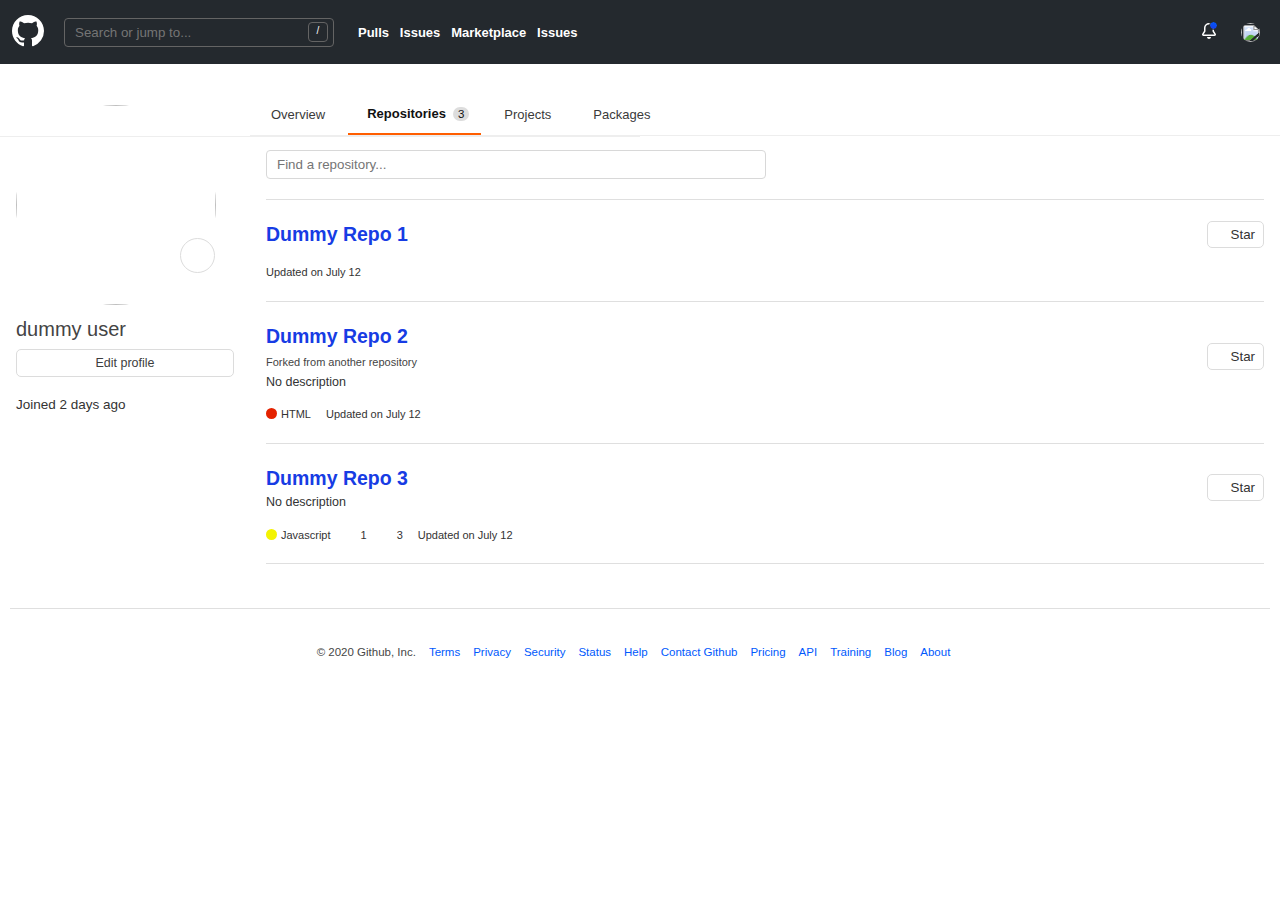
==== commit 6493a1df: "Added some functionalities" ====
--- a/index.html
+++ b/index.html
@@ -84,7 +84,7 @@
                 <span class="username">Username</span>
             </div>
 
-            <button class="strip-btn user-status" style="text-align: left;"><i class="icofont-slightly-smile"></i> <span class="show-on-mobile" style="font-size: 1.1rem;">Set status</span> </button>
+            <button class="strip-btn user-status" style="text-align: left;"><i class="icofont-slightly-smile"></i> <span class="show-on-mobile" style="font-size: 1.2rem;">Set status</span> </button>
             <button class="strip-btn" style="font-weight: 500;">Edit profile</button>
 
             <div class="user-details" style="margin: 2rem 0 0; font-size: 1.35rem;"><i class="icofont-clock-time"></i> <span>Joined 2 days ago</span></div>
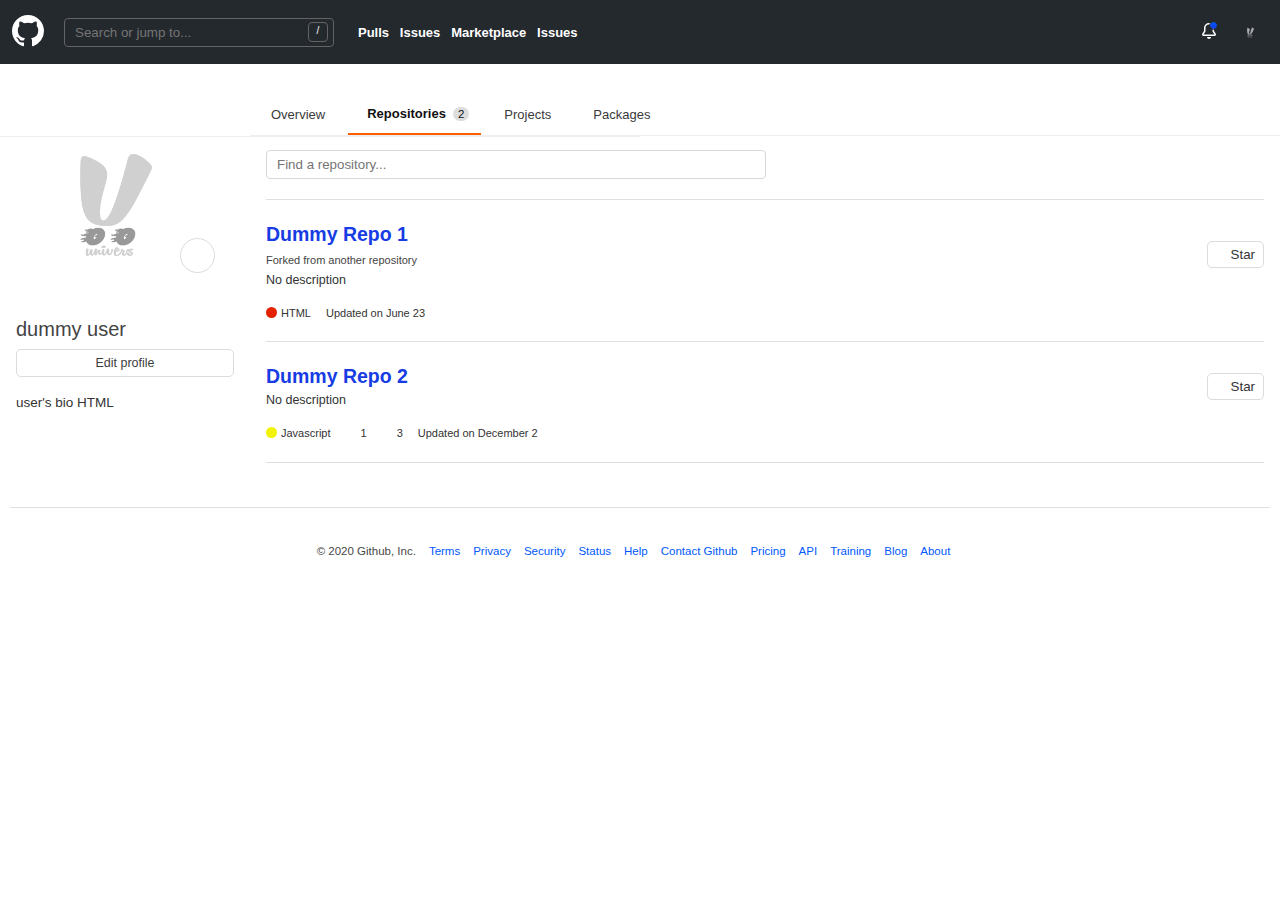
==== commit 0c437bdc: "Finalized the graphql query and some UI changes" ====
--- a/index.html
+++ b/index.html
@@ -45,7 +45,7 @@
             </span>
 
             <span class="rows user-profile hide-on-mobile">
-                <img class="user-profile-picture" src="user_picture.jpg" alt="">
+                <img class="user-profile-picture" src="nullimg.png" alt="">
                 <span class="icofont-caret-down" style="font-size: 1.1rem;"></span>
             </span>
         </div>
@@ -62,7 +62,7 @@
             <a href="#">Marketplace</a>
             <a href="#">Explore</a>
             <a href="#" class="rows">
-                <img class="user-profile-picture" src="user_picture.jpg" alt="" width="17" height="17" />
+                <img class="user-profile-picture" src="nullimg.png" alt="" width="17" height="17" />
                 <span>Username</span>
             </a>
             <a href="#" class="rows">
@@ -80,14 +80,14 @@
             <div class="hide-on-mobile" style="position: absolute; border-bottom: 1px solid #eee; width: 50%; margin-top: 3.1rem; left: 0; z-index: -1;"></div>
             
             <div class="rows img-wrapper">
-                <img class="user-profile-picture" src="user_picture.jpg" alt="" width="120" height="120">
-                <span class="username">Username</span>
+                <img class="user-profile-picture" src="nullimg.png" alt="" width="120" height="120">
+                <span class="username">username</span>
             </div>
 
             <button class="strip-btn user-status" style="text-align: left;"><i class="icofont-slightly-smile"></i> <span class="show-on-mobile" style="font-size: 1.2rem;">Set status</span> </button>
             <button class="strip-btn" style="font-weight: 500;">Edit profile</button>
 
-            <div class="user-details" style="margin: 2rem 0 0; font-size: 1.35rem;"><i class="icofont-clock-time"></i> <span>Joined 2 days ago</span></div>
+            <div class="user-details" style="margin: 1.8rem 0 0; font-size: 1.35rem;">user bio</div>
         </div>
 
         <div class="repository-section">
